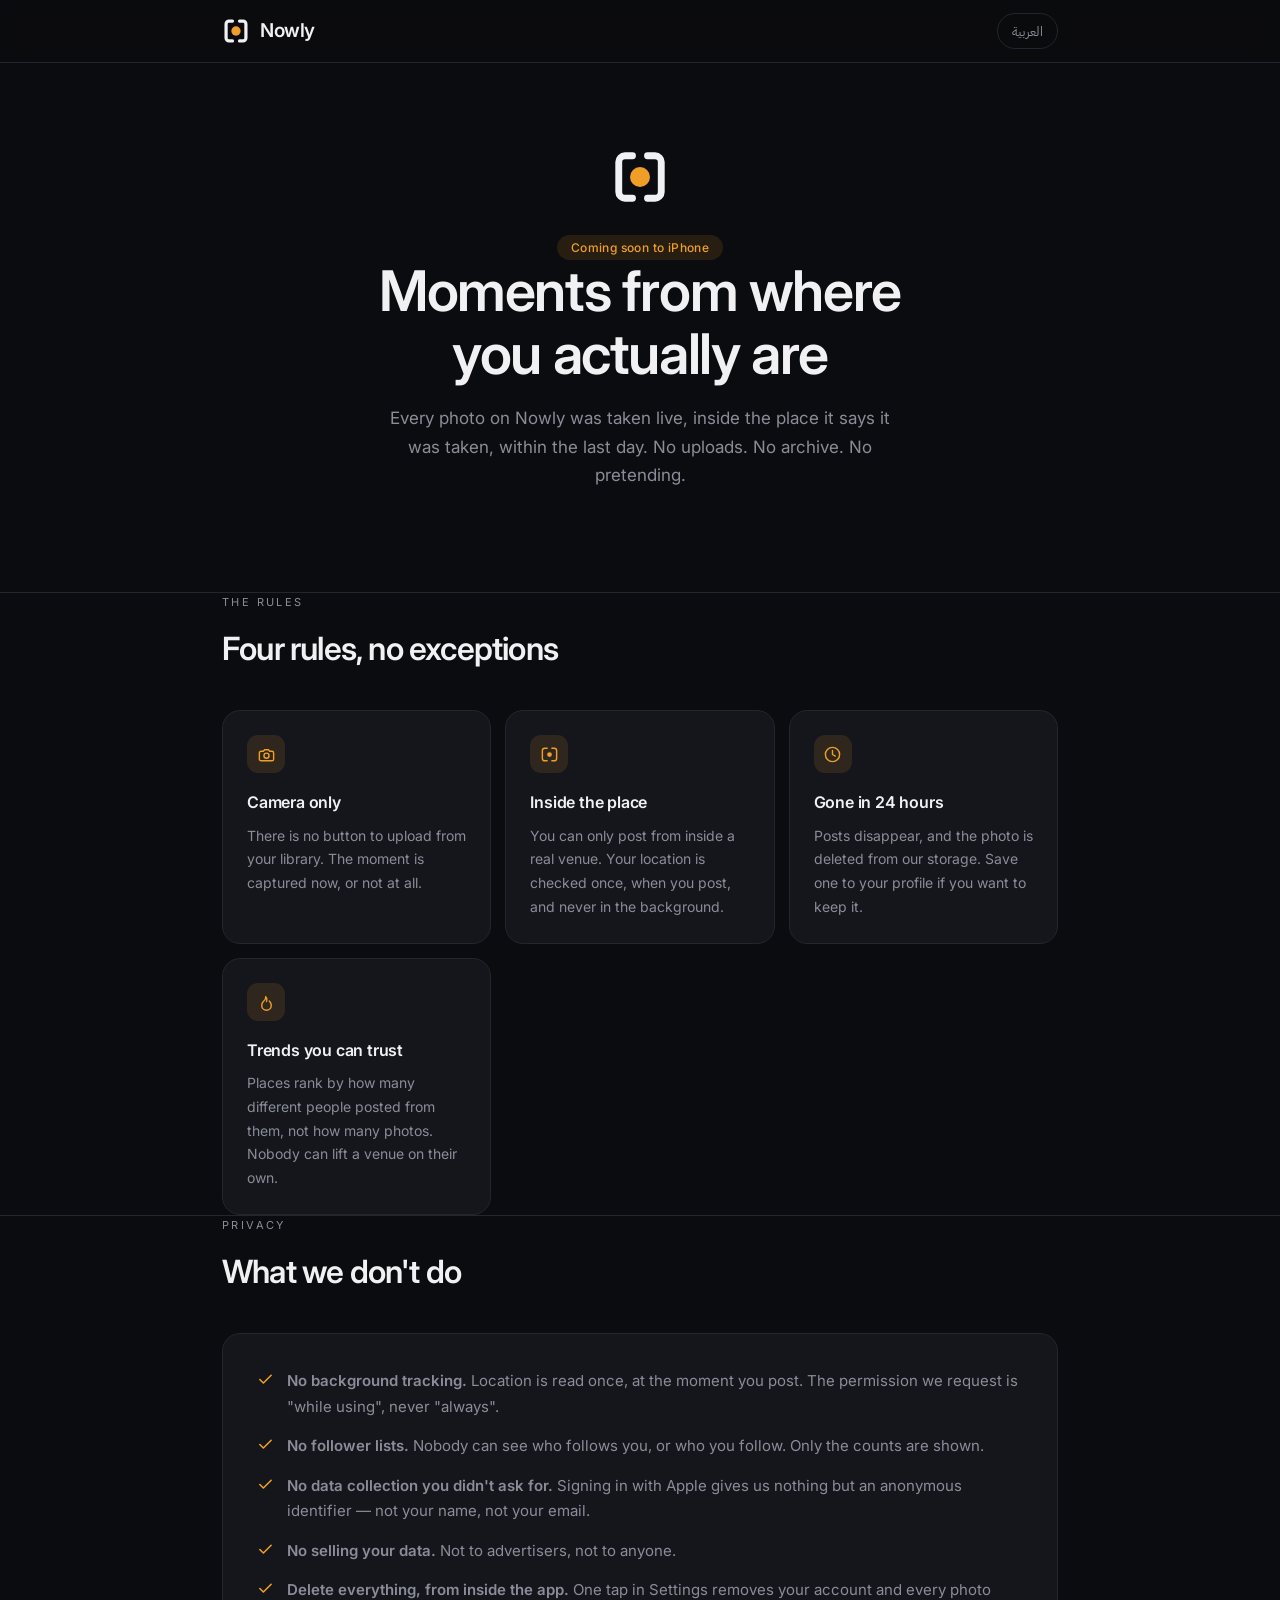
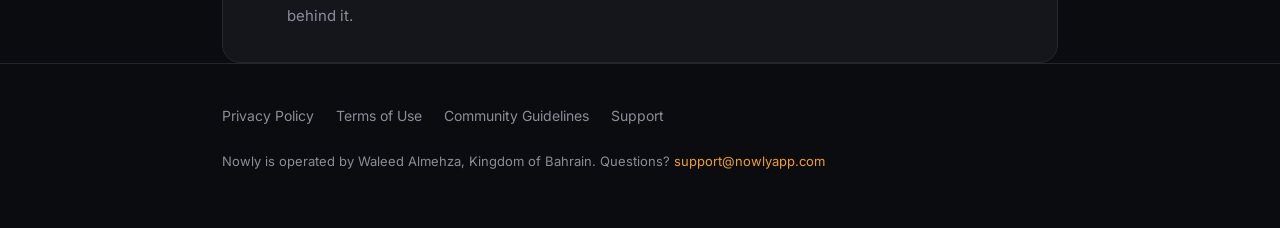
==== index.html @ efdf5edd "Add files via upload" ====
<!DOCTYPE html>
<html lang="en">
<head>
<meta charset="utf-8">
<meta name="viewport" content="width=device-width, initial-scale=1">
<title>Nowly — Moments from where you actually are</title>
<meta name="description" content="A social app where every photo is taken live, inside the place it says it was taken, and disappears after 24 hours.">
<meta property="og:title" content="Nowly">
<meta property="og:description" content="Moments from where you actually are.">
<meta property="og:type" content="website">
<meta name="theme-color" content="#0B0C0F">
<link rel="icon" href="assets/mark.svg" type="image/svg+xml">
<link rel="preconnect" href="https://fonts.googleapis.com">
<link rel="preconnect" href="https://fonts.gstatic.com" crossorigin>
<link href="https://fonts.googleapis.com/css2?family=Inter:wght@400;500;600&family=IBM+Plex+Sans+Arabic:wght@400;500;600&display=swap" rel="stylesheet">
<link rel="stylesheet" href="assets/style.css">
</head>
<body data-lang="en">

<header>
  <div class="wrap bar">
    <a class="brand" href="/">
      <img src="assets/mark.svg" width="28" height="28" alt="">
      <span>Nowly</span>
    </a>
    <button class="lang" type="button">العربية</button>
  </div>
</header>

<main>

<div class="wrap hero">
  <img class="mark" src="assets/mark.svg" width="60" height="60" alt="Nowly">

  <span class="pill" lang-en>Coming soon to iPhone</span>
  <span class="pill" lang-ar>قريباً على iPhone</span>

  <h1 lang-en>Moments from where<br>you actually are</h1>
  <h1 lang-ar>لحظات من حيث<br>أنت فعلاً</h1>

  <p lang-en>Every photo on Nowly was taken live, inside the place it says it was taken, within the last day. No uploads. No archive. No pretending.</p>
  <p lang-ar>كل صورة في Nowly التُقطت مباشرةً، من داخل المكان الذي تدّعيه، خلال يوم واحد. لا رفع من الاستوديو، ولا أرشيف، ولا تصنّع.</p>
</div>

<div class="rule"></div>

<section class="wrap">
  <p class="eyebrow" lang-en>The rules</p>
  <p class="eyebrow" lang-ar>القواعد</p>

  <h2 lang-en>Four rules, no exceptions</h2>
  <h2 lang-ar>أربع قواعد، بلا استثناء</h2>

  <div class="grid">

    <div class="card">
      <div class="ico">
        <svg width="19" height="19" viewBox="0 0 24 24" fill="none" stroke="currentColor" stroke-width="1.8" stroke-linecap="round" stroke-linejoin="round">
          <path d="M5 8h3l1.5-2h5L16 8h3a2 2 0 0 1 2 2v8a2 2 0 0 1-2 2H5a2 2 0 0 1-2-2v-8a2 2 0 0 1 2-2z"/>
          <circle cx="12" cy="13.5" r="3.2"/>
        </svg>
      </div>
      <h3 lang-en>Camera only</h3>
      <h3 lang-ar>الكاميرا فقط</h3>
      <p lang-en>There is no button to upload from your library. The moment is captured now, or not at all.</p>
      <p lang-ar>لا يوجد زرّ للرفع من الاستوديو. اللحظة تُلتقط الآن، أو لا تُلتقط أبداً.</p>
    </div>

    <div class="card">
      <div class="ico">
        <svg width="19" height="19" viewBox="0 0 24 24" fill="none" stroke="currentColor" stroke-width="1.8" stroke-linecap="round" stroke-linejoin="round">
          <path d="M9 4H6a3 3 0 0 0-3 3v10a3 3 0 0 0 3 3h3M15 4h3a3 3 0 0 1 3 3v10a3 3 0 0 1-3 3h-3"/>
          <circle cx="12" cy="12" r="3" fill="currentColor" stroke="none"/>
        </svg>
      </div>
      <h3 lang-en>Inside the place</h3>
      <h3 lang-ar>داخل المكان</h3>
      <p lang-en>You can only post from inside a real venue. Your location is checked once, when you post, and never in the background.</p>
      <p lang-ar>لا تنشر إلا من داخل مكان حقيقي. يُقرأ موقعك مرّة واحدة لحظة النشر، ولا يُتتبَّع في الخلفية أبداً.</p>
    </div>

    <div class="card">
      <div class="ico">
        <svg width="19" height="19" viewBox="0 0 24 24" fill="none" stroke="currentColor" stroke-width="1.8" stroke-linecap="round" stroke-linejoin="round">
          <circle cx="12" cy="12" r="9"/><path d="M12 7v5l3.5 2"/>
        </svg>
      </div>
      <h3 lang-en>Gone in 24 hours</h3>
      <h3 lang-ar>يزول خلال ٢٤ ساعة</h3>
      <p lang-en>Posts disappear, and the photo is deleted from our storage. Save one to your profile if you want to keep it.</p>
      <p lang-ar>المنشورات تزول، وتُحذف الصورة من مخزننا. احفظ ما تريد الاحتفاظ به في ملفك الشخصي.</p>
    </div>

    <div class="card">
      <div class="ico">
        <svg width="19" height="19" viewBox="0 0 24 24" fill="none" stroke="currentColor" stroke-width="1.8" stroke-linecap="round" stroke-linejoin="round">
          <path d="M12 12c2-2.96-.5-5-1-6 .5 4-2 5-3 6-1.5 1.5-2 3.5-2 5a6 6 0 0 0 12 0c0-2-1-4-2.5-5.5"/>
        </svg>
      </div>
      <h3 lang-en>Trends you can trust</h3>
      <h3 lang-ar>ترند يمكن تصديقه</h3>
      <p lang-en>Places rank by how many different people posted from them, not how many photos. Nobody can lift a venue on their own.</p>
      <p lang-ar>ترتيب الأماكن بعدد الأشخاص المختلفين لا بعدد الصور. لا أحد يستطيع رفع مكان بمفرده.</p>
    </div>

  </div>
</section>

<div class="rule"></div>

<section class="wrap">
  <p class="eyebrow" lang-en>Privacy</p>
  <p class="eyebrow" lang-ar>الخصوصية</p>

  <h2 lang-en>What we don't do</h2>
  <h2 lang-ar>ما لا نفعله</h2>

  <div class="promise">
    <ul>
      <li>
        <svg width="17" height="17" viewBox="0 0 24 24" fill="none" stroke="currentColor" stroke-width="2.2" stroke-linecap="round" stroke-linejoin="round"><path d="M20 6 9 17l-5-5"/></svg>
        <span lang-en><b>No background tracking.</b> Location is read once, at the moment you post. The permission we request is "while using", never "always".</span>
        <span lang-ar><b>لا تتبّع في الخلفية.</b> يُقرأ الموقع مرّة واحدة لحظة النشر. الإذن المطلوب "أثناء الاستخدام" فقط، لا "دائماً".</span>
      </li>
      <li>
        <svg width="17" height="17" viewBox="0 0 24 24" fill="none" stroke="currentColor" stroke-width="2.2" stroke-linecap="round" stroke-linejoin="round"><path d="M20 6 9 17l-5-5"/></svg>
        <span lang-en><b>No follower lists.</b> Nobody can see who follows you, or who you follow. Only the counts are shown.</span>
        <span lang-ar><b>لا قوائم متابعين.</b> لا أحد يرى من يتابعك ولا من تتابع. الأعداد فقط هي الظاهرة.</span>
      </li>
      <li>
        <svg width="17" height="17" viewBox="0 0 24 24" fill="none" stroke="currentColor" stroke-width="2.2" stroke-linecap="round" stroke-linejoin="round"><path d="M20 6 9 17l-5-5"/></svg>
        <span lang-en><b>No data collection you didn't ask for.</b> Signing in with Apple gives us nothing but an anonymous identifier — not your name, not your email.</span>
        <span lang-ar><b>لا جمع لبيانات لم تطلبها.</b> تسجيل الدخول عبر Apple لا يمنحنا سوى معرّف مجهول — لا اسمك ولا بريدك.</span>
      </li>
      <li>
        <svg width="17" height="17" viewBox="0 0 24 24" fill="none" stroke="currentColor" stroke-width="2.2" stroke-linecap="round" stroke-linejoin="round"><path d="M20 6 9 17l-5-5"/></svg>
        <span lang-en><b>No selling your data.</b> Not to advertisers, not to anyone.</span>
        <span lang-ar><b>لا بيع لبياناتك.</b> لا للمعلنين ولا لغيرهم.</span>
      </li>
      <li>
        <svg width="17" height="17" viewBox="0 0 24 24" fill="none" stroke="currentColor" stroke-width="2.2" stroke-linecap="round" stroke-linejoin="round"><path d="M20 6 9 17l-5-5"/></svg>
        <span lang-en><b>Delete everything, from inside the app.</b> One tap in Settings removes your account and every photo behind it.</span>
        <span lang-ar><b>احذف كل شيء من داخل التطبيق.</b> ضغطة في الإعدادات تحذف حسابك وكل صورة خلفه.</span>
      </li>
    </ul>
  </div>
</section>

</main>

<footer>
  <div class="wrap">
    <div class="flinks">
      <a href="privacy.html" lang-en>Privacy Policy</a>
      <a href="privacy.html" lang-ar>سياسة الخصوصية</a>
      <a href="terms.html" lang-en>Terms of Use</a>
      <a href="terms.html" lang-ar>شروط الاستخدام</a>
      <a href="guidelines.html" lang-en>Community Guidelines</a>
      <a href="guidelines.html" lang-ar>إرشادات المجتمع</a>
      <a href="support.html" lang-en>Support</a>
      <a href="support.html" lang-ar>الدعم</a>
    </div>
    <p class="fnote" lang-en>Nowly is operated by Waleed Almehza, Kingdom of Bahrain. Questions? <a href="mailto:support@nowlyapp.com">support@nowlyapp.com</a></p>
    <p class="fnote" lang-ar>يُشغّل Nowly وليد المحزع، مملكة البحرين. لأي استفسار: <a href="mailto:support@nowlyapp.com">support@nowlyapp.com</a></p>
  </div>
</footer>

<script src="assets/lang.js"></script>
</body>
</html>
---- assets/style.css ----
/* Nowly — Threshold identity. Amber on near-black, one accent, nothing else. */

:root {
  --accent:  #EF9F27;
  --on-accent: #141007;
  --bg:      #0B0C0F;
  --surface: #14161C;
  --line:    #23262F;
  --ink:     #F1F1F3;
  --muted:   #8A8D99;
  --danger:  #E24B4A;
  --radius:  18px;
  --max:     880px;
}

* { box-sizing: border-box; margin: 0; padding: 0; -webkit-tap-highlight-color: transparent; }

html { scroll-behavior: smooth; }

body {
  background: var(--bg);
  color: var(--ink);
  font-family: 'Inter', 'IBM Plex Sans Arabic', -apple-system, system-ui, sans-serif;
  line-height: 1.7;
  -webkit-font-smoothing: antialiased;
}

body[dir="rtl"] {
  font-family: 'IBM Plex Sans Arabic', 'Inter', system-ui, sans-serif;
}

.wrap { max-width: var(--max); margin: 0 auto; padding: 0 22px; }

/* ── Header ── */

header {
  position: sticky; top: 0; z-index: 50;
  background: rgba(11,12,15,.82);
  backdrop-filter: blur(14px);
  border-bottom: 1px solid var(--line);
}
.bar { display: flex; align-items: center; justify-content: space-between; height: 62px; }
.brand { display: flex; align-items: center; gap: 10px; text-decoration: none; color: var(--ink); }
.brand span { font-size: 19px; font-weight: 600; letter-spacing: -.4px; }

.lang {
  background: transparent; border: 1px solid var(--line); color: var(--muted);
  font: inherit; font-size: 13px; padding: 6px 14px; border-radius: 20px;
  cursor: pointer; transition: .18s;
}
.lang:hover { border-color: var(--accent); color: var(--accent); }

/* ── Hero ── */

.hero { padding: 84px 0 68px; text-align: center; }
.hero .mark { margin: 0 auto 26px; display: block; }

.pill {
  display: inline-block; font-size: 12px; font-weight: 500; letter-spacing: .4px;
  color: var(--accent); background: rgba(239,159,39,.12);
  padding: 5px 14px; border-radius: 20px; margin-bottom: 22px;
}

h1 {
  font-size: clamp(34px, 7vw, 56px); font-weight: 600;
  letter-spacing: -1.4px; line-height: 1.12; margin-bottom: 18px;
}
.hero p {
  font-size: 17px; color: var(--muted);
  max-width: 520px; margin: 0 auto 34px;
}

.rule { height: 1px; background: var(--line); margin: 0; }

/* ── Rules grid ── */

section { padding: 62px 0; }
.eyebrow {
  font-size: 11px; letter-spacing: 2.4px; text-transform: uppercase;
  color: var(--muted); margin-bottom: 10px;
}
h2 {
  font-size: clamp(24px, 4.5vw, 32px); font-weight: 600;
  letter-spacing: -.8px; margin-bottom: 34px;
}

.grid { display: grid; gap: 14px; grid-template-columns: repeat(auto-fit, minmax(250px, 1fr)); }

.card {
  background: var(--surface); border: 1px solid var(--line);
  border-radius: var(--radius); padding: 24px;
}
.card .ico {
  width: 38px; height: 38px; border-radius: 11px;
  background: rgba(239,159,39,.12); color: var(--accent);
  display: flex; align-items: center; justify-content: center; margin-bottom: 16px;
}
.card h3 { font-size: 16px; font-weight: 600; margin-bottom: 7px; letter-spacing: -.2px; }
.card p { font-size: 14px; color: var(--muted); }

/* ── Promise strip ── */

.promise {
  background: var(--surface); border: 1px solid var(--line);
  border-radius: var(--radius); padding: 34px;
}
.promise ul { list-style: none; display: grid; gap: 14px; }
.promise li { display: flex; gap: 13px; align-items: flex-start; font-size: 15px; }
.promise svg { flex-shrink: 0; margin-top: 3px; color: var(--accent); }
.promise b { font-weight: 600; }
.promise span { color: var(--muted); }

/* ── Footer ── */

footer { border-top: 1px solid var(--line); padding: 40px 0 56px; }
.flinks { display: flex; flex-wrap: wrap; gap: 22px; margin-bottom: 22px; }
.flinks a { color: var(--muted); text-decoration: none; font-size: 14px; transition: .16s; }
.flinks a:hover { color: var(--accent); }
.fnote { font-size: 13px; color: var(--muted); }
.fnote a { color: var(--accent); text-decoration: none; }

/* ── Legal pages ── */

.legal { padding: 52px 0 80px; max-width: 720px; }
.legal h1 { font-size: clamp(28px, 5vw, 38px); margin-bottom: 8px; }
.legal .updated { font-size: 13px; color: var(--muted); margin-bottom: 40px; }
.legal h2 {
  font-size: 19px; margin: 40px 0 12px; letter-spacing: -.3px;
  padding-top: 22px; border-top: 1px solid var(--line);
}
.legal h2:first-of-type { border-top: 0; padding-top: 0; }
.legal h3 { font-size: 15px; margin: 22px 0 8px; font-weight: 600; }
.legal p { color: var(--muted); margin-bottom: 14px; font-size: 15px; }
.legal ul { color: var(--muted); margin: 0 0 16px 22px; font-size: 15px; }
body[dir="rtl"] .legal ul { margin: 0 22px 16px 0; }
.legal li { margin-bottom: 8px; }
.legal strong { color: var(--ink); font-weight: 600; }
.legal a { color: var(--accent); }

.callout {
  background: var(--surface); border: 1px solid var(--line);
  border-inline-start: 3px solid var(--accent);
  border-radius: 12px; padding: 18px 20px; margin: 20px 0;
}
.callout p { margin: 0; color: var(--ink); font-size: 14px; }

table { width: 100%; border-collapse: collapse; margin: 18px 0; font-size: 14px; }
th, td { text-align: start; padding: 11px 12px; border-bottom: 1px solid var(--line); }
th { color: var(--ink); font-weight: 600; font-size: 13px; }
td { color: var(--muted); }

.back { display: inline-block; color: var(--muted); text-decoration: none; font-size: 14px; margin-bottom: 30px; }
.back:hover { color: var(--accent); }

[lang-en], [lang-ar] { display: none; }
body[data-lang="en"] [lang-en] { display: revert; }
body[data-lang="ar"] [lang-ar] { display: revert; }

@media (prefers-reduced-motion: reduce) { * { transition: none !important; scroll-behavior: auto; } }
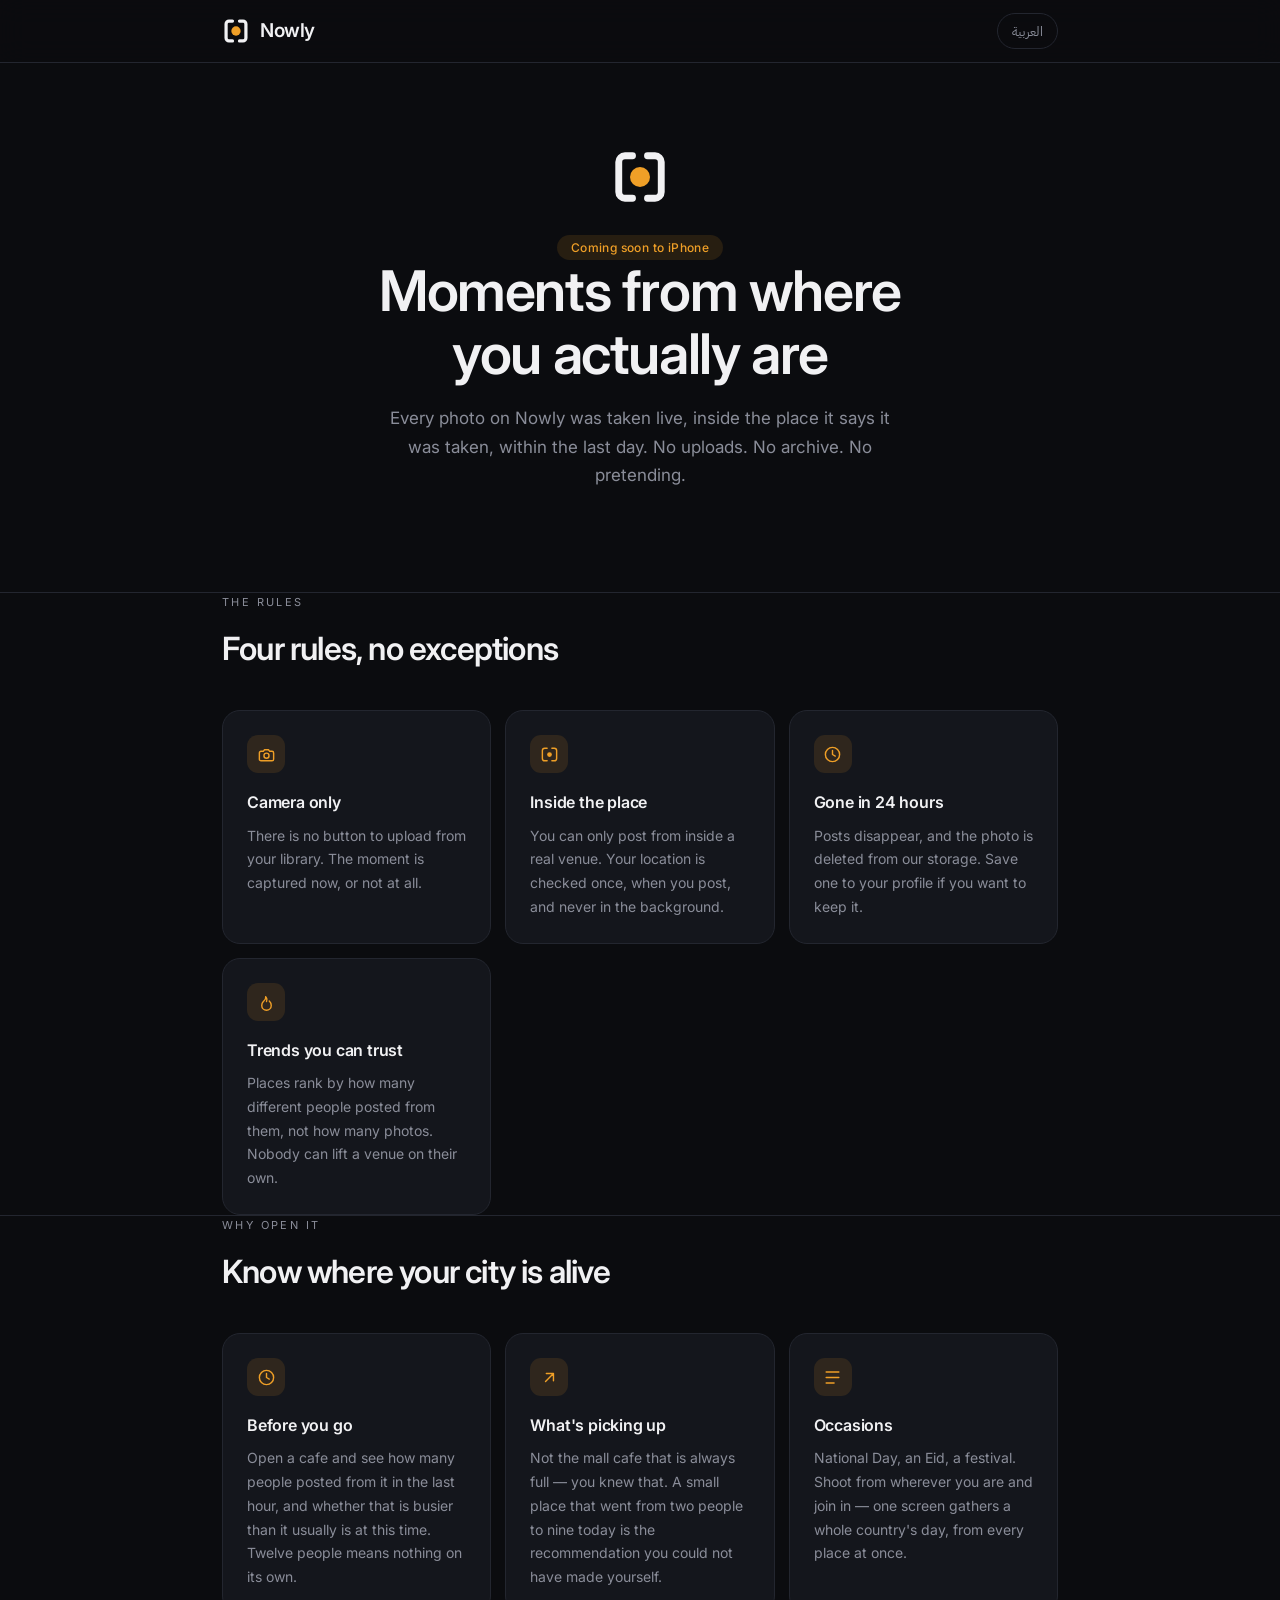
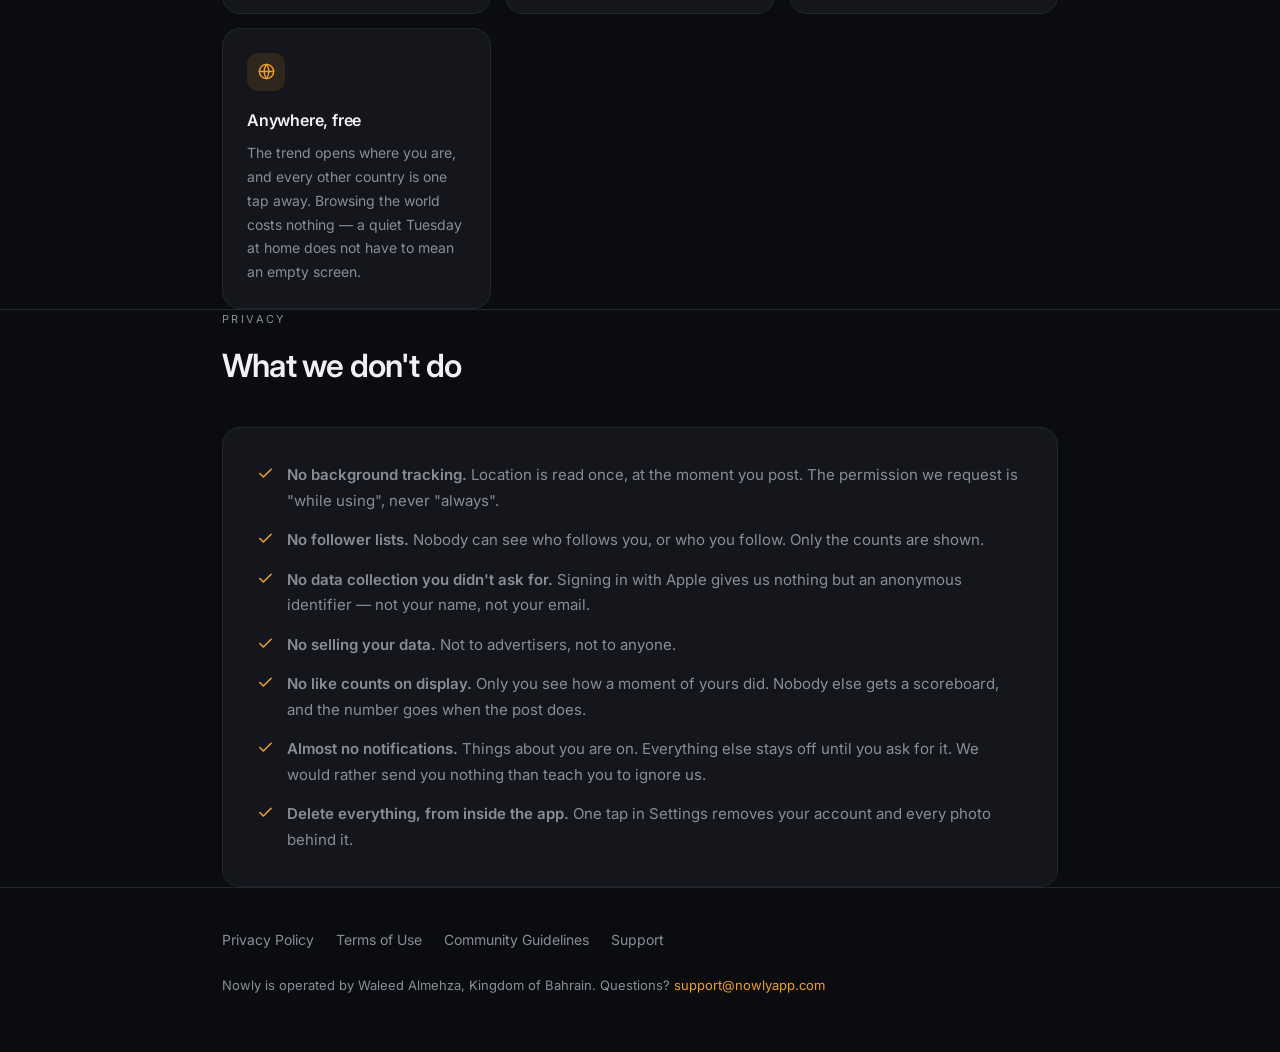
==== commit 5484fb1e: "Add files via upload" ====
--- a/index.html
+++ b/index.html
@@ -109,6 +109,68 @@
 <div class="rule"></div>
 
 <section class="wrap">
+  <p class="eyebrow" lang-en>Why open it</p>
+  <p class="eyebrow" lang-ar>لماذا تفتحه</p>
+
+  <h2 lang-en>Know where your city is alive</h2>
+  <h2 lang-ar>اعرف أين الحركة الآن</h2>
+
+  <div class="grid">
+
+    <div class="card">
+      <div class="ico">
+        <svg width="19" height="19" viewBox="0 0 24 24" fill="none" stroke="currentColor" stroke-width="1.8" stroke-linecap="round" stroke-linejoin="round">
+          <circle cx="12" cy="12" r="9"/><path d="M12 7v5l3.5 2"/>
+        </svg>
+      </div>
+      <h3 lang-en>Before you go</h3>
+      <h3 lang-ar>قبل ما تروح</h3>
+      <p lang-en>Open a cafe and see how many people posted from it in the last hour, and whether that is busier than it usually is at this time. Twelve people means nothing on its own.</p>
+      <p lang-ar>افتح مقهى وشاهد كم شخصاً صوّر منه في آخر ساعة، وهل ذلك أكثر ازدحاماً من المعتاد في هذا الوقت. اثنا عشر شخصاً لا تعني شيئاً وحدها.</p>
+    </div>
+
+    <div class="card">
+      <div class="ico">
+        <svg width="19" height="19" viewBox="0 0 24 24" fill="none" stroke="currentColor" stroke-width="1.8" stroke-linecap="round" stroke-linejoin="round">
+          <path d="M7 17 17 7M8 7h9v9"/>
+        </svg>
+      </div>
+      <h3 lang-en>What's picking up</h3>
+      <h3 lang-ar>الصاعد اليوم</h3>
+      <p lang-en>Not the mall cafe that is always full — you knew that. A small place that went from two people to nine today is the recommendation you could not have made yourself.</p>
+      <p lang-ar>ليس مقهى المجمّع الممتلئ دائماً — فأنت تعرفه. المكان الصغير الذي قفز من شخصين إلى تسعة اليوم هو التوصية التي لم تكن لتصل إليها بنفسك.</p>
+    </div>
+
+    <div class="card">
+      <div class="ico">
+        <svg width="19" height="19" viewBox="0 0 24 24" fill="none" stroke="currentColor" stroke-width="1.8" stroke-linecap="round" stroke-linejoin="round">
+          <path d="M4 5h16M4 12h16M4 19h10"/>
+        </svg>
+      </div>
+      <h3 lang-en>Occasions</h3>
+      <h3 lang-ar>المناسبات</h3>
+      <p lang-en>National Day, an Eid, a festival. Shoot from wherever you are and join in — one screen gathers a whole country's day, from every place at once.</p>
+      <p lang-ar>اليوم الوطني، أو عيد، أو مهرجان. صوّر من حيث أنت وانضمّ — شاشة واحدة تجمع يوم بلد كامل، من كل الأماكن معاً.</p>
+    </div>
+
+    <div class="card">
+      <div class="ico">
+        <svg width="19" height="19" viewBox="0 0 24 24" fill="none" stroke="currentColor" stroke-width="1.8" stroke-linecap="round" stroke-linejoin="round">
+          <circle cx="12" cy="12" r="9"/><path d="M3 12h18M12 3a15 15 0 0 1 0 18a15 15 0 0 1 0-18"/>
+        </svg>
+      </div>
+      <h3 lang-en>Anywhere, free</h3>
+      <h3 lang-ar>أي مكان، مجاناً</h3>
+      <p lang-en>The trend opens where you are, and every other country is one tap away. Browsing the world costs nothing — a quiet Tuesday at home does not have to mean an empty screen.</p>
+      <p lang-ar>الترند يفتح حيث أنت، وكل دولة أخرى على بعد ضغطة. وتصفّح العالم مجاني — فثلاثاء هادئ في بلدك لا يعني شاشة فارغة.</p>
+    </div>
+
+  </div>
+</section>
+
+<div class="rule"></div>
+
+<section class="wrap">
   <p class="eyebrow" lang-en>Privacy</p>
   <p class="eyebrow" lang-ar>الخصوصية</p>
 
@@ -136,6 +198,16 @@
         <svg width="17" height="17" viewBox="0 0 24 24" fill="none" stroke="currentColor" stroke-width="2.2" stroke-linecap="round" stroke-linejoin="round"><path d="M20 6 9 17l-5-5"/></svg>
         <span lang-en><b>No selling your data.</b> Not to advertisers, not to anyone.</span>
         <span lang-ar><b>لا بيع لبياناتك.</b> لا للمعلنين ولا لغيرهم.</span>
+      </li>
+      <li>
+        <svg width="17" height="17" viewBox="0 0 24 24" fill="none" stroke="currentColor" stroke-width="2.2" stroke-linecap="round" stroke-linejoin="round"><path d="M20 6 9 17l-5-5"/></svg>
+        <span lang-en><b>No like counts on display.</b> Only you see how a moment of yours did. Nobody else gets a scoreboard, and the number goes when the post does.</span>
+        <span lang-ar><b>لا عدّادات إعجاب معروضة.</b> أنت وحدك ترى كيف كانت لحظتك. لا يحصل غيرك على لوحة نتائج، والرقم يزول بزوال المنشور.</span>
+      </li>
+      <li>
+        <svg width="17" height="17" viewBox="0 0 24 24" fill="none" stroke="currentColor" stroke-width="2.2" stroke-linecap="round" stroke-linejoin="round"><path d="M20 6 9 17l-5-5"/></svg>
+        <span lang-en><b>Almost no notifications.</b> Things about you are on. Everything else stays off until you ask for it. We would rather send you nothing than teach you to ignore us.</span>
+        <span lang-ar><b>إشعارات قليلة جداً.</b> ما يخصّك مفعّل، وكل ما عداه مطفأ حتى تطلبه. نفضّل ألّا نرسل شيئاً على أن نعلّمك تجاهلنا.</span>
       </li>
       <li>
         <svg width="17" height="17" viewBox="0 0 24 24" fill="none" stroke="currentColor" stroke-width="2.2" stroke-linecap="round" stroke-linejoin="round"><path d="M20 6 9 17l-5-5"/></svg>
@@ -161,7 +233,7 @@
       <a href="support.html" lang-ar>الدعم</a>
     </div>
     <p class="fnote" lang-en>Nowly is operated by Waleed Almehza, Kingdom of Bahrain. Questions? <a href="mailto:support@nowlyapp.com">support@nowlyapp.com</a></p>
-    <p class="fnote" lang-ar>يُشغّل Nowly وليد المحزع، مملكة البحرين. لأي استفسار: <a href="mailto:support@nowlyapp.com">support@nowlyapp.com</a></p>
+    <p class="fnote" lang-ar>يُشغّل Nowly وليد المهزع، مملكة البحرين. لأي استفسار: <a href="mailto:support@nowlyapp.com">support@nowlyapp.com</a></p>
   </div>
 </footer>
 
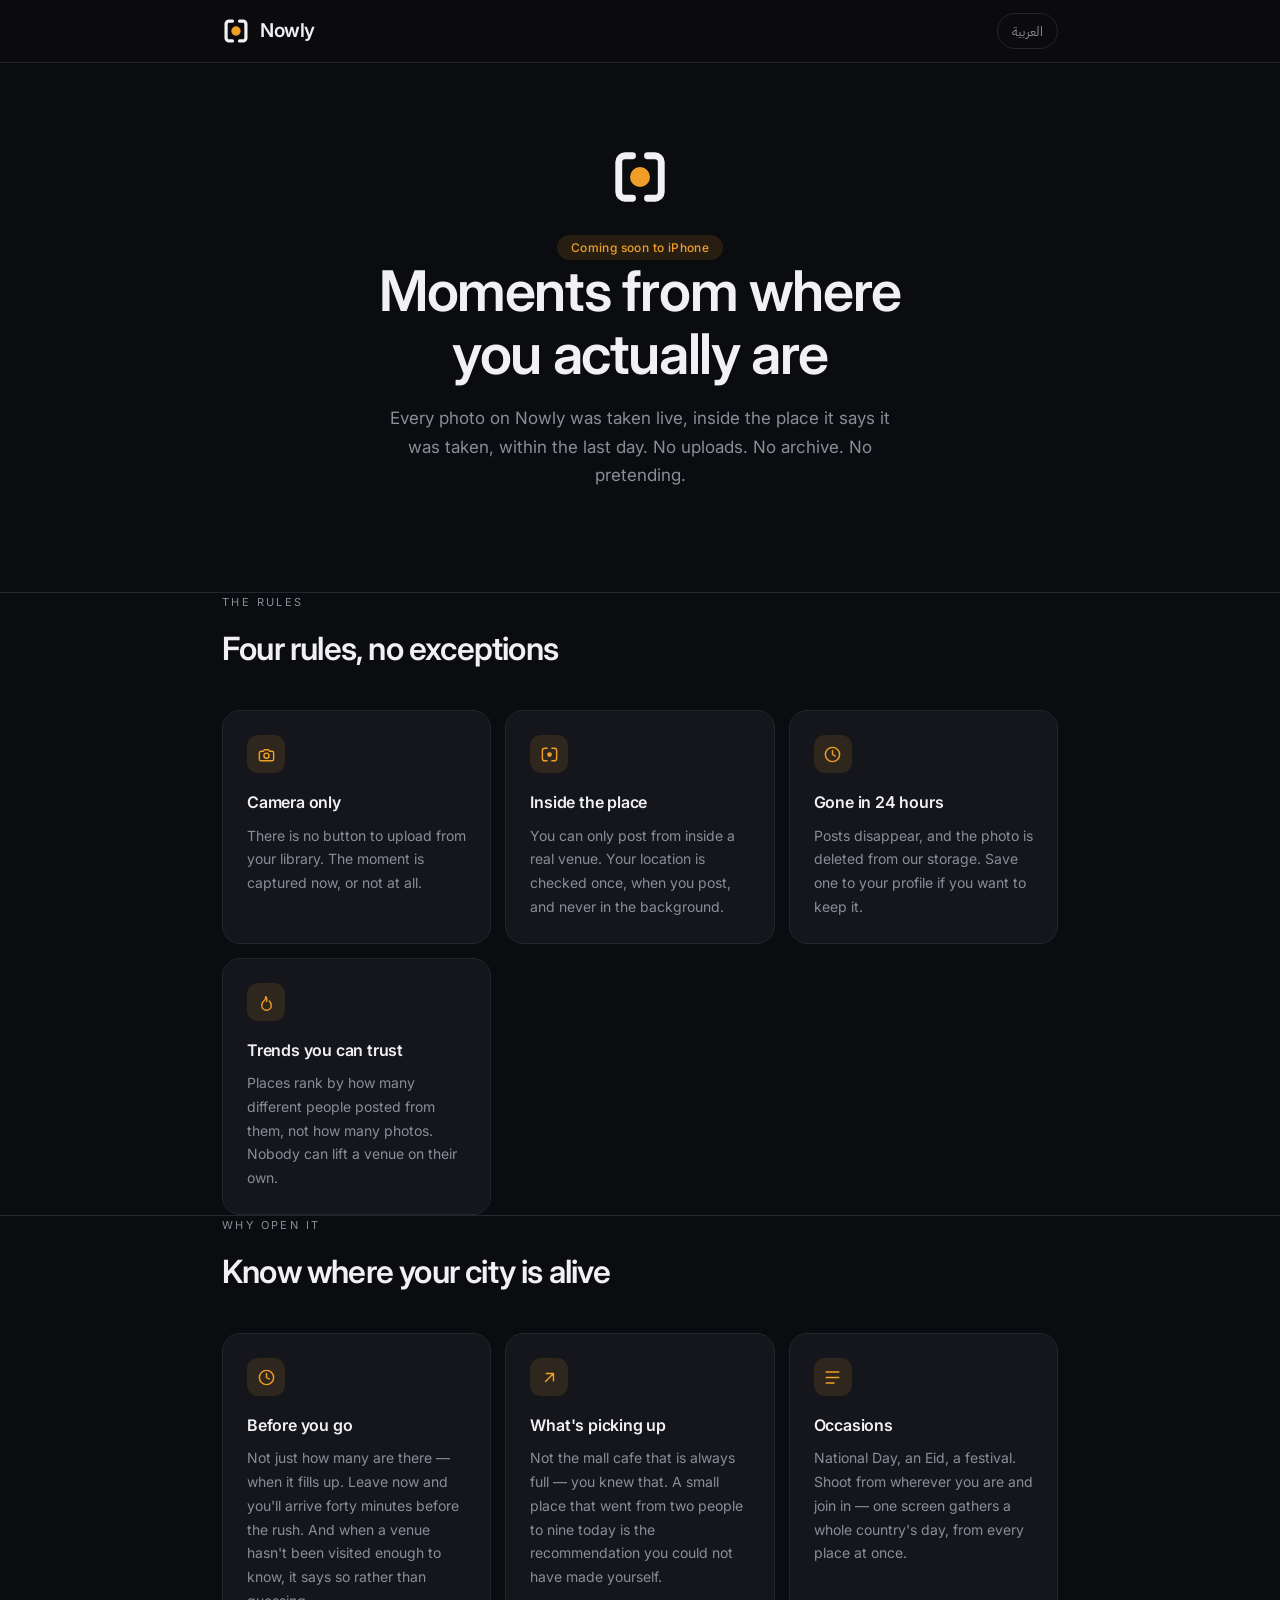
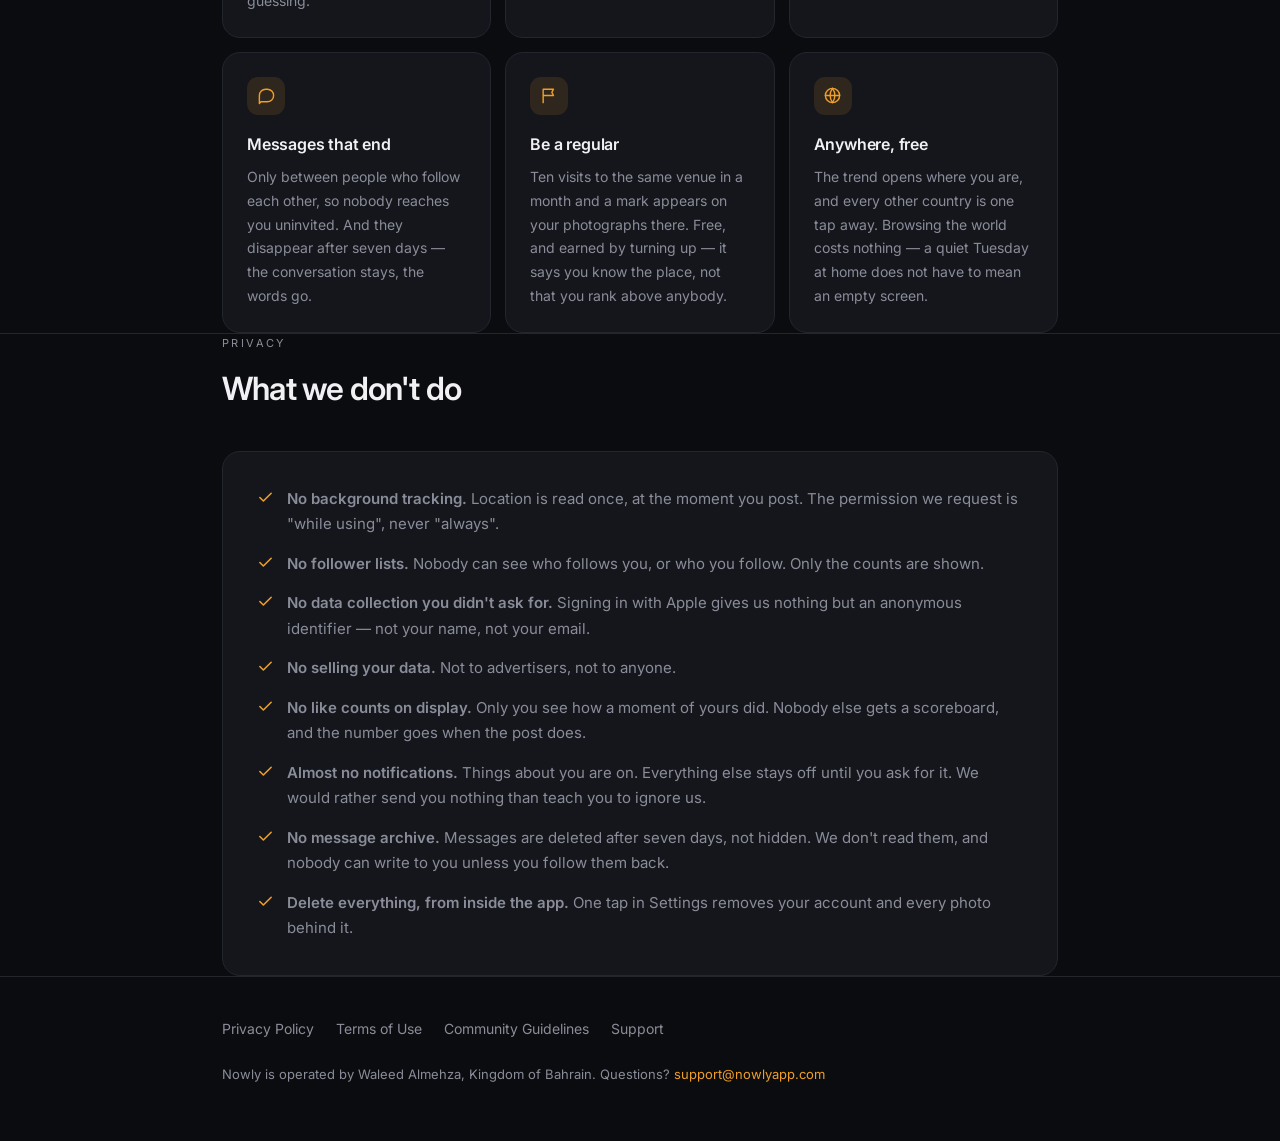
==== commit 91e3724c: "Add files via upload" ====
--- a/index.html
+++ b/index.html
@@ -125,8 +125,8 @@
       </div>
       <h3 lang-en>Before you go</h3>
       <h3 lang-ar>قبل ما تروح</h3>
-      <p lang-en>Open a cafe and see how many people posted from it in the last hour, and whether that is busier than it usually is at this time. Twelve people means nothing on its own.</p>
-      <p lang-ar>افتح مقهى وشاهد كم شخصاً صوّر منه في آخر ساعة، وهل ذلك أكثر ازدحاماً من المعتاد في هذا الوقت. اثنا عشر شخصاً لا تعني شيئاً وحدها.</p>
+      <p lang-en>Not just how many are there — when it fills up. Leave now and you'll arrive forty minutes before the rush. And when a venue hasn't been visited enough to know, it says so rather than guessing.</p>
+      <p lang-ar>ليس كم شخصاً هناك فحسب — بل متى يمتلئ. اخرج الآن وتصل قبل الزحمة بأربعين دقيقة. وحين لا تكفي زيارات مكان لمعرفته، يقول ذلك بدل أن يخمّن.</p>
     </div>
 
     <div class="card">
@@ -156,6 +156,30 @@
     <div class="card">
       <div class="ico">
         <svg width="19" height="19" viewBox="0 0 24 24" fill="none" stroke="currentColor" stroke-width="1.8" stroke-linecap="round" stroke-linejoin="round">
+          <path d="M21 12a8 8 0 0 1-8 8H5l-2 2V12a8 8 0 0 1 8-8h2a8 8 0 0 1 8 8z"/>
+        </svg>
+      </div>
+      <h3 lang-en>Messages that end</h3>
+      <h3 lang-ar>رسائل تنتهي</h3>
+      <p lang-en>Only between people who follow each other, so nobody reaches you uninvited. And they disappear after seven days — the conversation stays, the words go.</p>
+      <p lang-ar>بين من يتابع كلٌّ منهما الآخر فقط، فلا يصلك أحد بلا دعوة. وتزول بعد سبعة أيام — تبقى المحادثة وتذهب الكلمات.</p>
+    </div>
+
+    <div class="card">
+      <div class="ico">
+        <svg width="19" height="19" viewBox="0 0 24 24" fill="none" stroke="currentColor" stroke-width="1.8" stroke-linecap="round" stroke-linejoin="round">
+          <path d="M4 21V4M4 4h13l-2 4 2 4H4"/>
+        </svg>
+      </div>
+      <h3 lang-en>Be a regular</h3>
+      <h3 lang-ar>كن من أهل المكان</h3>
+      <p lang-en>Ten visits to the same venue in a month and a mark appears on your photographs there. Free, and earned by turning up — it says you know the place, not that you rank above anybody.</p>
+      <p lang-ar>عشر زيارات لنفس المكان في شهر فتظهر علامة على صورك فيه. مجانية وتُكتسب بالحضور — تقول إنك تعرف المكان، لا إنك أعلى من أحد.</p>
+    </div>
+
+    <div class="card">
+      <div class="ico">
+        <svg width="19" height="19" viewBox="0 0 24 24" fill="none" stroke="currentColor" stroke-width="1.8" stroke-linecap="round" stroke-linejoin="round">
           <circle cx="12" cy="12" r="9"/><path d="M3 12h18M12 3a15 15 0 0 1 0 18a15 15 0 0 1 0-18"/>
         </svg>
       </div>
@@ -208,6 +232,11 @@
         <svg width="17" height="17" viewBox="0 0 24 24" fill="none" stroke="currentColor" stroke-width="2.2" stroke-linecap="round" stroke-linejoin="round"><path d="M20 6 9 17l-5-5"/></svg>
         <span lang-en><b>Almost no notifications.</b> Things about you are on. Everything else stays off until you ask for it. We would rather send you nothing than teach you to ignore us.</span>
         <span lang-ar><b>إشعارات قليلة جداً.</b> ما يخصّك مفعّل، وكل ما عداه مطفأ حتى تطلبه. نفضّل ألّا نرسل شيئاً على أن نعلّمك تجاهلنا.</span>
+      </li>
+      <li>
+        <svg width="17" height="17" viewBox="0 0 24 24" fill="none" stroke="currentColor" stroke-width="2.2" stroke-linecap="round" stroke-linejoin="round"><path d="M20 6 9 17l-5-5"/></svg>
+        <span lang-en><b>No message archive.</b> Messages are deleted after seven days, not hidden. We don't read them, and nobody can write to you unless you follow them back.</span>
+        <span lang-ar><b>لا أرشيف للرسائل.</b> تُحذف بعد سبعة أيام لا تُخفى. لا نقرأها، ولا يستطيع أحد الكتابة لك ما لم تتابعه بالمثل.</span>
       </li>
       <li>
         <svg width="17" height="17" viewBox="0 0 24 24" fill="none" stroke="currentColor" stroke-width="2.2" stroke-linecap="round" stroke-linejoin="round"><path d="M20 6 9 17l-5-5"/></svg>
